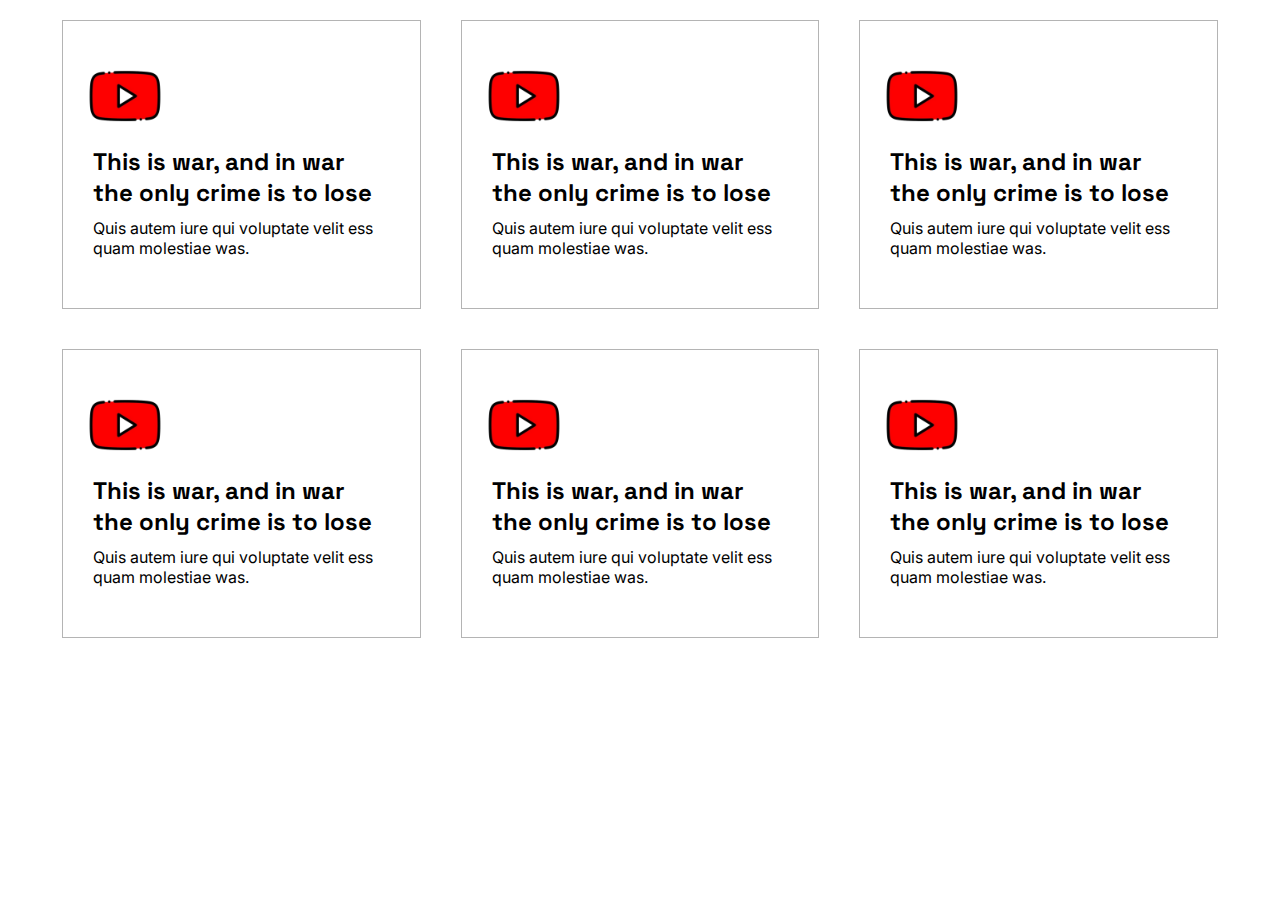
==== b2/b2.html @ 073938f4 "first commit" ====
<!DOCTYPE html>
<html lang="en">
    <head>
        <meta charset="UTF-8" />
        <meta name="viewport" content="width=device-width, initial-scale=1.0" />
        <link rel="preconnect" href="https://fonts.googleapis.com" />
        <link rel="preconnect" href="https://fonts.gstatic.com" crossorigin />
        <link
            href="https://fonts.googleapis.com/css2?family=Inter:slnt,wght@-10..0,100..900&family=Space+Grotesk:wght@300..700&display=swap"
            rel="stylesheet"
        />
        <link rel="stylesheet" href="b2.css" />
        <title>Bài 2</title>
    </head>
    <body>
        <div class="all">
            <div class="item">
                <div class="background"></div>
                <div class="overlay">
                    <div class="arround"></div>
                </div>

                <div class="wrap">
                    <div class="logo" style="display: flex">
                        <img class="icon" src="../img/icon.png" alt="" />
                        <div class="bg"></div>
                    </div>

                    <div class="content">
                        <h2>
                            This is war, and in war the only crime is to lose
                        </h2>
                        <p class="text">
                            Quis autem iure qui voluptate velit ess quam
                            molestiae was.
                        </p>
                    </div>
                    <div class="btn">
                        <a href="#">
                            <span class="btntext">Lear More</span>
                            <button>
                                <img
                                    class="point"
                                    src="../icon/pointright.svg"
                                    alt=""
                                />
                            </button>
                        </a>
                    </div>
                </div>
            </div>
            <div class="item">
                <div class="background"></div>
                <div class="overlay">
                    <div class="arround"></div>
                </div>

                <div class="wrap">
                    <div class="logo" style="display: flex">
                        <img class="icon" src="../img/icon.png" alt="" />
                        <div class="bg"></div>
                    </div>

                    <div class="content">
                        <h2>
                            This is war, and in war the only crime is to lose
                        </h2>
                        <p class="text">
                            Quis autem iure qui voluptate velit ess quam
                            molestiae was.
                        </p>
                    </div>
                    <div class="btn">
                        <a href="#">
                            <span class="btntext">Lear More</span>
                            <button>
                                <img
                                    class="point"
                                    src="../icon/pointright.svg"
                                    alt=""
                                />
                            </button>
                        </a>
                    </div>
                </div>
            </div>
            <div class="item">
                <div class="background"></div>
                <div class="overlay">
                    <div class="arround"></div>
                </div>

                <div class="wrap">
                    <div class="logo" style="display: flex">
                        <img class="icon" src="../img/icon.png" alt="" />
                        <div class="bg"></div>
                    </div>

                    <div class="content">
                        <h2>
                            This is war, and in war the only crime is to lose
                        </h2>
                        <p class="text">
                            Quis autem iure qui voluptate velit ess quam
                            molestiae was.
                        </p>
                    </div>
                    <div class="btn">
                        <a href="#">
                            <span class="btntext">Lear More</span>
                            <button>
                                <img
                                    class="point"
                                    src="../icon/pointright.svg"
                                    alt=""
                                />
                            </button>
                        </a>
                    </div>
                </div>
            </div>
            <div class="item">
                <div class="background"></div>
                <div class="overlay">
                    <div class="arround"></div>
                </div>

                <div class="wrap">
                    <div class="logo" style="display: flex">
                        <img class="icon" src="../img/icon.png" alt="" />
                        <div class="bg"></div>
                    </div>

                    <div class="content">
                        <h2>
                            This is war, and in war the only crime is to lose
                        </h2>
                        <p class="text">
                            Quis autem iure qui voluptate velit ess quam
                            molestiae was.
                        </p>
                    </div>
                    <div class="btn">
                        <a href="#">
                            <span class="btntext">Lear More</span>
                            <button>
                                <img
                                    class="point"
                                    src="../icon/pointright.svg"
                                    alt=""
                                />
                            </button>
                        </a>
                    </div>
                </div>
            </div>
            <div class="item">
                <div class="background"></div>
                <div class="overlay">
                    <div class="arround"></div>
                </div>

                <div class="wrap">
                    <div class="logo" style="display: flex">
                        <img class="icon" src="../img/icon.png" alt="" />
                        <div class="bg"></div>
                    </div>

                    <div class="content">
                        <h2>
                            This is war, and in war the only crime is to lose
                        </h2>
                        <p class="text">
                            Quis autem iure qui voluptate velit ess quam
                            molestiae was.
                        </p>
                    </div>
                    <div class="btn">
                        <a href="#">
                            <span class="btntext">Lear More</span>
                            <button>
                                <img
                                    class="point"
                                    src="../icon/pointright.svg"
                                    alt=""
                                />
                            </button>
                        </a>
                    </div>
                </div>
            </div>
            <div class="item">
                <div class="background"></div>
                <div class="overlay">
                    <div class="arround"></div>
                </div>

                <div class="wrap">
                    <div class="logo" style="display: flex">
                        <img class="icon" src="../img/icon.png" alt="" />
                        <div class="bg"></div>
                    </div>

                    <div class="content">
                        <h2>
                            This is war, and in war the only crime is to lose
                        </h2>
                        <p class="text">
                            Quis autem iure qui voluptate velit ess quam
                            molestiae was.
                        </p>
                    </div>
                    <div class="btn">
                        <a href="#">
                            <span class="btntext">Lear More</span>
                            <button>
                                <img
                                    class="point"
                                    src="../icon/pointright.svg"
                                    alt=""
                                />
                            </button>
                        </a>
                    </div>
                </div>
            </div>
        </div>
    </body>
</html>
---- b2/b2.css ----
* {
    margin: 0;
    padding: 0;
    box-sizing: border-box;
    font-family: "Inter", sans-serif;
}

h2 {
    font-family: "Space Grotesk";
    padding: 10px 0;
}

.all {
    display: flex;
    flex-wrap: wrap;
    justify-content: center;
    align-items: center;
}

.icon {
    width: 100%;
    height: 100px;
}

.bg {
    width: 100%;
    height: 100px;
}

.point {
    width: 20px;
    height: auto;
    filter: brightness(0) saturate(100%) invert(100%) sepia(1%) saturate(0%)
        hue-rotate(120deg) brightness(107%) contrast(101%);
    transition: filter 0.3s linear;
}

button {
    width: 30px;
    height: 30px;
    border-radius: 50%;
    background: transparent;
    border: 1px solid #fff;
    padding: 5px;
    display: flex;
    justify-content: center;
    align-items: center;
    transition: background 0.3s linear;
}

button:hover {
    background: #fff;
}
button:hover .point {
    filter: brightness(0) saturate(100%) invert(0%) sepia(90%) saturate(7500%)
        hue-rotate(79deg) brightness(103%) contrast(110%);
}

.btn {
    display: flex;
}

a {
    font-weight: bold;
    text-decoration: none;
    color: #fff;
    display: flex;
    justify-content: center;
    align-items: center;
    gap: 8px;
}

.item {
    position: relative;
    border: 1px solid rgb(180, 180, 180);
    margin: 20px;
    width: 28%;
    overflow: hidden;
}

.background {
    background-image: url("../img/background.jpg");
    position: absolute;
    inset: 0;
    background-position: center;
    background-repeat: no-repeat;
    opacity: 0;
    transition: opacity 0.3s linear;
}

.overlay {
    position: absolute;
    background-color: #ac745c;
    inset: 0;
    opacity: 0;
    transition: opacity 0.3s linear;
}

.arround {
    border: 1px solid rgb(191, 191, 191);
    width: 90%;
    height: 90%;
    position: absolute;
    top: 5%;
    right: 5%;
}

.item:hover .overlay {
    opacity: 0.8;
}
.item:hover .background {
    opacity: 0.5;
}

.btn {
    position: absolute;
    top: 110%;
    transition: top 0.3s linear;
}

.item:hover .btn {
    top: 80%;
}

.wrap {
    margin: 15px 30px 50px;
}

.content {
    position: relative;
    top: 0;
    color: inherit;
    transition: 0.3s linear;
    transition-property: top, color;
}

.logo {
    opacity: 1;
    visibility: visible;
    transition: 0.3s linear;
    transition-property: opacity, visibility, top, width;
    width: 100px;
    position: relative;
    right: 18px;
    top: 10px;
}

.item:hover .wrap .logo {
    opacity: 0;
    visibility: hidden;
    top: -94px;
    width: 0;
}

.item:hover .wrap .content {
    top: -100px;
    color: #fff;
}
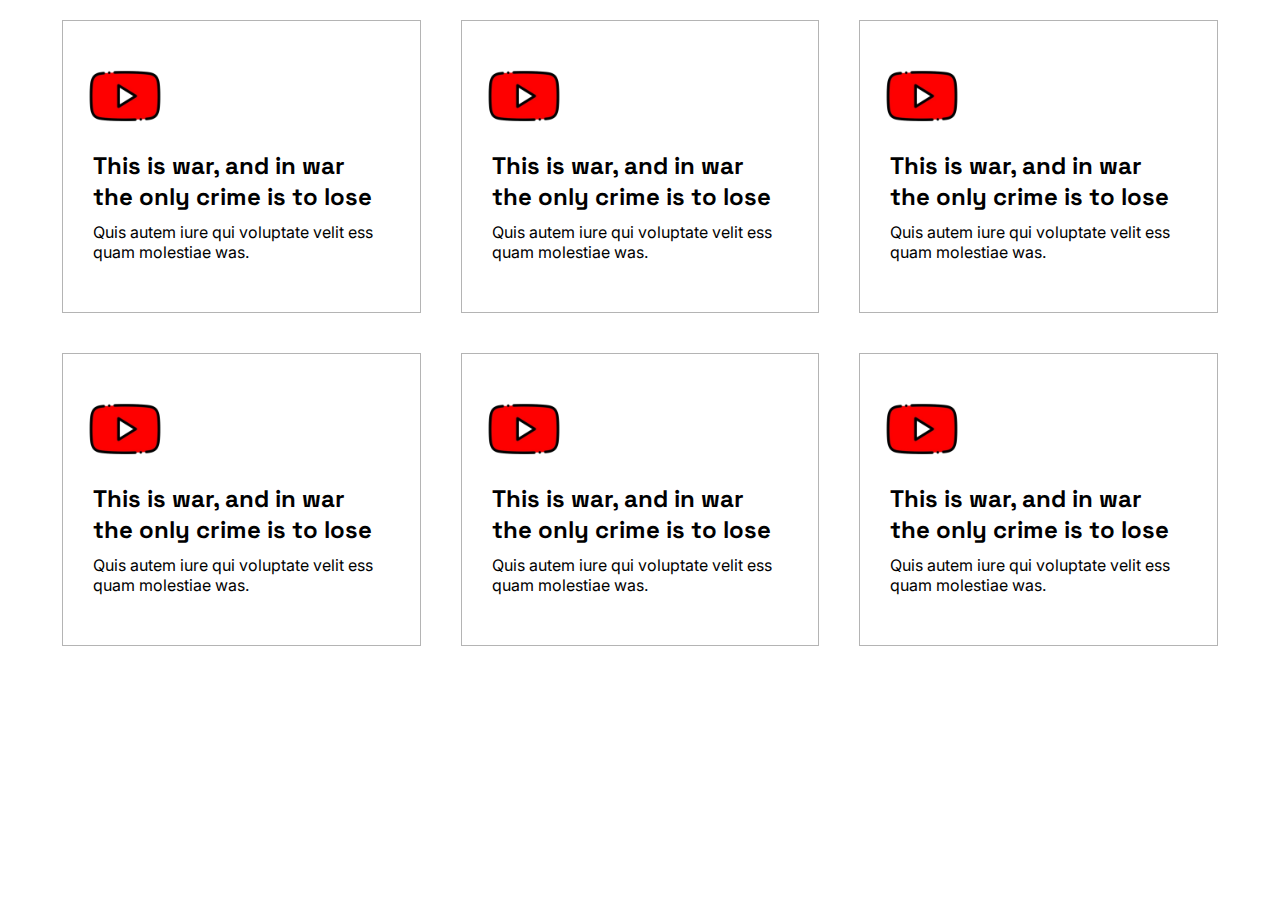
==== commit d5338e21: "update lần 1" ====
--- a/b2/b2.html
+++ b/b2/b2.html
@@ -21,184 +21,178 @@
                 </div>
 
                 <div class="wrap">
-                    <div class="logo" style="display: flex">
-                        <img class="icon" src="../img/icon.png" alt="" />
-                        <div class="bg"></div>
-                    </div>
-
-                    <div class="content">
-                        <h2>
-                            This is war, and in war the only crime is to lose
-                        </h2>
-                        <p class="text">
-                            Quis autem iure qui voluptate velit ess quam
-                            molestiae was.
-                        </p>
-                    </div>
-                    <div class="btn">
-                        <a href="#">
-                            <span class="btntext">Lear More</span>
-                            <button>
-                                <img
-                                    class="point"
-                                    src="../icon/pointright.svg"
-                                    alt=""
-                                />
-                            </button>
-                        </a>
-                    </div>
-                </div>
-            </div>
-            <div class="item">
-                <div class="background"></div>
-                <div class="overlay">
-                    <div class="arround"></div>
-                </div>
-
-                <div class="wrap">
-                    <div class="logo" style="display: flex">
-                        <img class="icon" src="../img/icon.png" alt="" />
-                        <div class="bg"></div>
-                    </div>
-
-                    <div class="content">
-                        <h2>
-                            This is war, and in war the only crime is to lose
-                        </h2>
-                        <p class="text">
-                            Quis autem iure qui voluptate velit ess quam
-                            molestiae was.
-                        </p>
-                    </div>
-                    <div class="btn">
-                        <a href="#">
-                            <span class="btntext">Lear More</span>
-                            <button>
-                                <img
-                                    class="point"
-                                    src="../icon/pointright.svg"
-                                    alt=""
-                                />
-                            </button>
-                        </a>
-                    </div>
-                </div>
-            </div>
-            <div class="item">
-                <div class="background"></div>
-                <div class="overlay">
-                    <div class="arround"></div>
-                </div>
-
-                <div class="wrap">
-                    <div class="logo" style="display: flex">
-                        <img class="icon" src="../img/icon.png" alt="" />
-                        <div class="bg"></div>
-                    </div>
-
-                    <div class="content">
-                        <h2>
-                            This is war, and in war the only crime is to lose
-                        </h2>
-                        <p class="text">
-                            Quis autem iure qui voluptate velit ess quam
-                            molestiae was.
-                        </p>
-                    </div>
-                    <div class="btn">
-                        <a href="#">
-                            <span class="btntext">Lear More</span>
-                            <button>
-                                <img
-                                    class="point"
-                                    src="../icon/pointright.svg"
-                                    alt=""
-                                />
-                            </button>
-                        </a>
-                    </div>
-                </div>
-            </div>
-            <div class="item">
-                <div class="background"></div>
-                <div class="overlay">
-                    <div class="arround"></div>
-                </div>
-
-                <div class="wrap">
-                    <div class="logo" style="display: flex">
-                        <img class="icon" src="../img/icon.png" alt="" />
-                        <div class="bg"></div>
-                    </div>
-
-                    <div class="content">
-                        <h2>
-                            This is war, and in war the only crime is to lose
-                        </h2>
-                        <p class="text">
-                            Quis autem iure qui voluptate velit ess quam
-                            molestiae was.
-                        </p>
-                    </div>
-                    <div class="btn">
-                        <a href="#">
-                            <span class="btntext">Lear More</span>
-                            <button>
-                                <img
-                                    class="point"
-                                    src="../icon/pointright.svg"
-                                    alt=""
-                                />
-                            </button>
-                        </a>
-                    </div>
-                </div>
-            </div>
-            <div class="item">
-                <div class="background"></div>
-                <div class="overlay">
-                    <div class="arround"></div>
-                </div>
-
-                <div class="wrap">
-                    <div class="logo" style="display: flex">
-                        <img class="icon" src="../img/icon.png" alt="" />
-                        <div class="bg"></div>
-                    </div>
-
-                    <div class="content">
-                        <h2>
-                            This is war, and in war the only crime is to lose
-                        </h2>
-                        <p class="text">
-                            Quis autem iure qui voluptate velit ess quam
-                            molestiae was.
-                        </p>
-                    </div>
-                    <div class="btn">
-                        <a href="#">
-                            <span class="btntext">Lear More</span>
-                            <button>
-                                <img
-                                    class="point"
-                                    src="../icon/pointright.svg"
-                                    alt=""
-                                />
-                            </button>
-                        </a>
-                    </div>
-                </div>
-            </div>
-            <div class="item">
-                <div class="background"></div>
-                <div class="overlay">
-                    <div class="arround"></div>
-                </div>
-
-                <div class="wrap">
-                    <div class="logo" style="display: flex">
-                        <img class="icon" src="../img/icon.png" alt="" />
-                        <div class="bg"></div>
+                    <div class="logo">
+                        <img class="icon" src="../img/icon.png" alt="" />
+                    </div>
+
+                    <div class="content">
+                        <h2>
+                            This is war, and in war the only crime is to lose
+                        </h2>
+                        <p class="text">
+                            Quis autem iure qui voluptate velit ess quam
+                            molestiae was.
+                        </p>
+                    </div>
+                    <div class="btn">
+                        <a href="#">
+                            <span class="btntext">Lear More</span>
+                            <button>
+                                <img
+                                    class="point"
+                                    src="../icon/pointright.svg"
+                                    alt=""
+                                />
+                            </button>
+                        </a>
+                    </div>
+                </div>
+            </div>
+            <div class="item">
+                <div class="background"></div>
+                <div class="overlay">
+                    <div class="arround"></div>
+                </div>
+
+                <div class="wrap">
+                    <div class="logo">
+                        <img class="icon" src="../img/icon.png" alt="" />
+                    </div>
+
+                    <div class="content">
+                        <h2>
+                            This is war, and in war the only crime is to lose
+                        </h2>
+                        <p class="text">
+                            Quis autem iure qui voluptate velit ess quam
+                            molestiae was.
+                        </p>
+                    </div>
+                    <div class="btn">
+                        <a href="#">
+                            <span class="btntext">Lear More</span>
+                            <button>
+                                <img
+                                    class="point"
+                                    src="../icon/pointright.svg"
+                                    alt=""
+                                />
+                            </button>
+                        </a>
+                    </div>
+                </div>
+            </div>
+            <div class="item">
+                <div class="background"></div>
+                <div class="overlay">
+                    <div class="arround"></div>
+                </div>
+
+                <div class="wrap">
+                    <div class="logo">
+                        <img class="icon" src="../img/icon.png" alt="" />
+                    </div>
+
+                    <div class="content">
+                        <h2>
+                            This is war, and in war the only crime is to lose
+                        </h2>
+                        <p class="text">
+                            Quis autem iure qui voluptate velit ess quam
+                            molestiae was.
+                        </p>
+                    </div>
+                    <div class="btn">
+                        <a href="#">
+                            <span class="btntext">Lear More</span>
+                            <button>
+                                <img
+                                    class="point"
+                                    src="../icon/pointright.svg"
+                                    alt=""
+                                />
+                            </button>
+                        </a>
+                    </div>
+                </div>
+            </div>
+            <div class="item">
+                <div class="background"></div>
+                <div class="overlay">
+                    <div class="arround"></div>
+                </div>
+
+                <div class="wrap">
+                    <div class="logo">
+                        <img class="icon" src="../img/icon.png" alt="" />
+                    </div>
+
+                    <div class="content">
+                        <h2>
+                            This is war, and in war the only crime is to lose
+                        </h2>
+                        <p class="text">
+                            Quis autem iure qui voluptate velit ess quam
+                            molestiae was.
+                        </p>
+                    </div>
+                    <div class="btn">
+                        <a href="#">
+                            <span class="btntext">Lear More</span>
+                            <button>
+                                <img
+                                    class="point"
+                                    src="../icon/pointright.svg"
+                                    alt=""
+                                />
+                            </button>
+                        </a>
+                    </div>
+                </div>
+            </div>
+            <div class="item">
+                <div class="background"></div>
+                <div class="overlay">
+                    <div class="arround"></div>
+                </div>
+
+                <div class="wrap">
+                    <div class="logo">
+                        <img class="icon" src="../img/icon.png" alt="" />
+                    </div>
+
+                    <div class="content">
+                        <h2>
+                            This is war, and in war the only crime is to lose
+                        </h2>
+                        <p class="text">
+                            Quis autem iure qui voluptate velit ess quam
+                            molestiae was.
+                        </p>
+                    </div>
+                    <div class="btn">
+                        <a href="#">
+                            <span class="btntext">Lear More</span>
+                            <button>
+                                <img
+                                    class="point"
+                                    src="../icon/pointright.svg"
+                                    alt=""
+                                />
+                            </button>
+                        </a>
+                    </div>
+                </div>
+            </div>
+            <div class="item">
+                <div class="background"></div>
+                <div class="overlay">
+                    <div class="arround"></div>
+                </div>
+
+                <div class="wrap">
+                    <div class="logo">
+                        <img class="icon" src="../img/icon.png" alt="" />
                     </div>
 
                     <div class="content">
--- a/b2/b2.css
+++ b/b2/b2.css
@@ -22,10 +22,10 @@
     height: 100px;
 }
 
-.bg {
+/* .bg {
     width: 100%;
     height: 100px;
-}
+} */
 
 .point {
     width: 20px;
@@ -138,7 +138,7 @@
     opacity: 1;
     visibility: visible;
     transition: 0.3s linear;
-    transition-property: opacity, visibility, top, width;
+    transition-property: opacity, visibility, top, transform;
     width: 100px;
     position: relative;
     right: 18px;
@@ -149,7 +149,7 @@
     opacity: 0;
     visibility: hidden;
     top: -94px;
-    width: 0;
+    transform: scale(0);
 }
 
 .item:hover .wrap .content {
